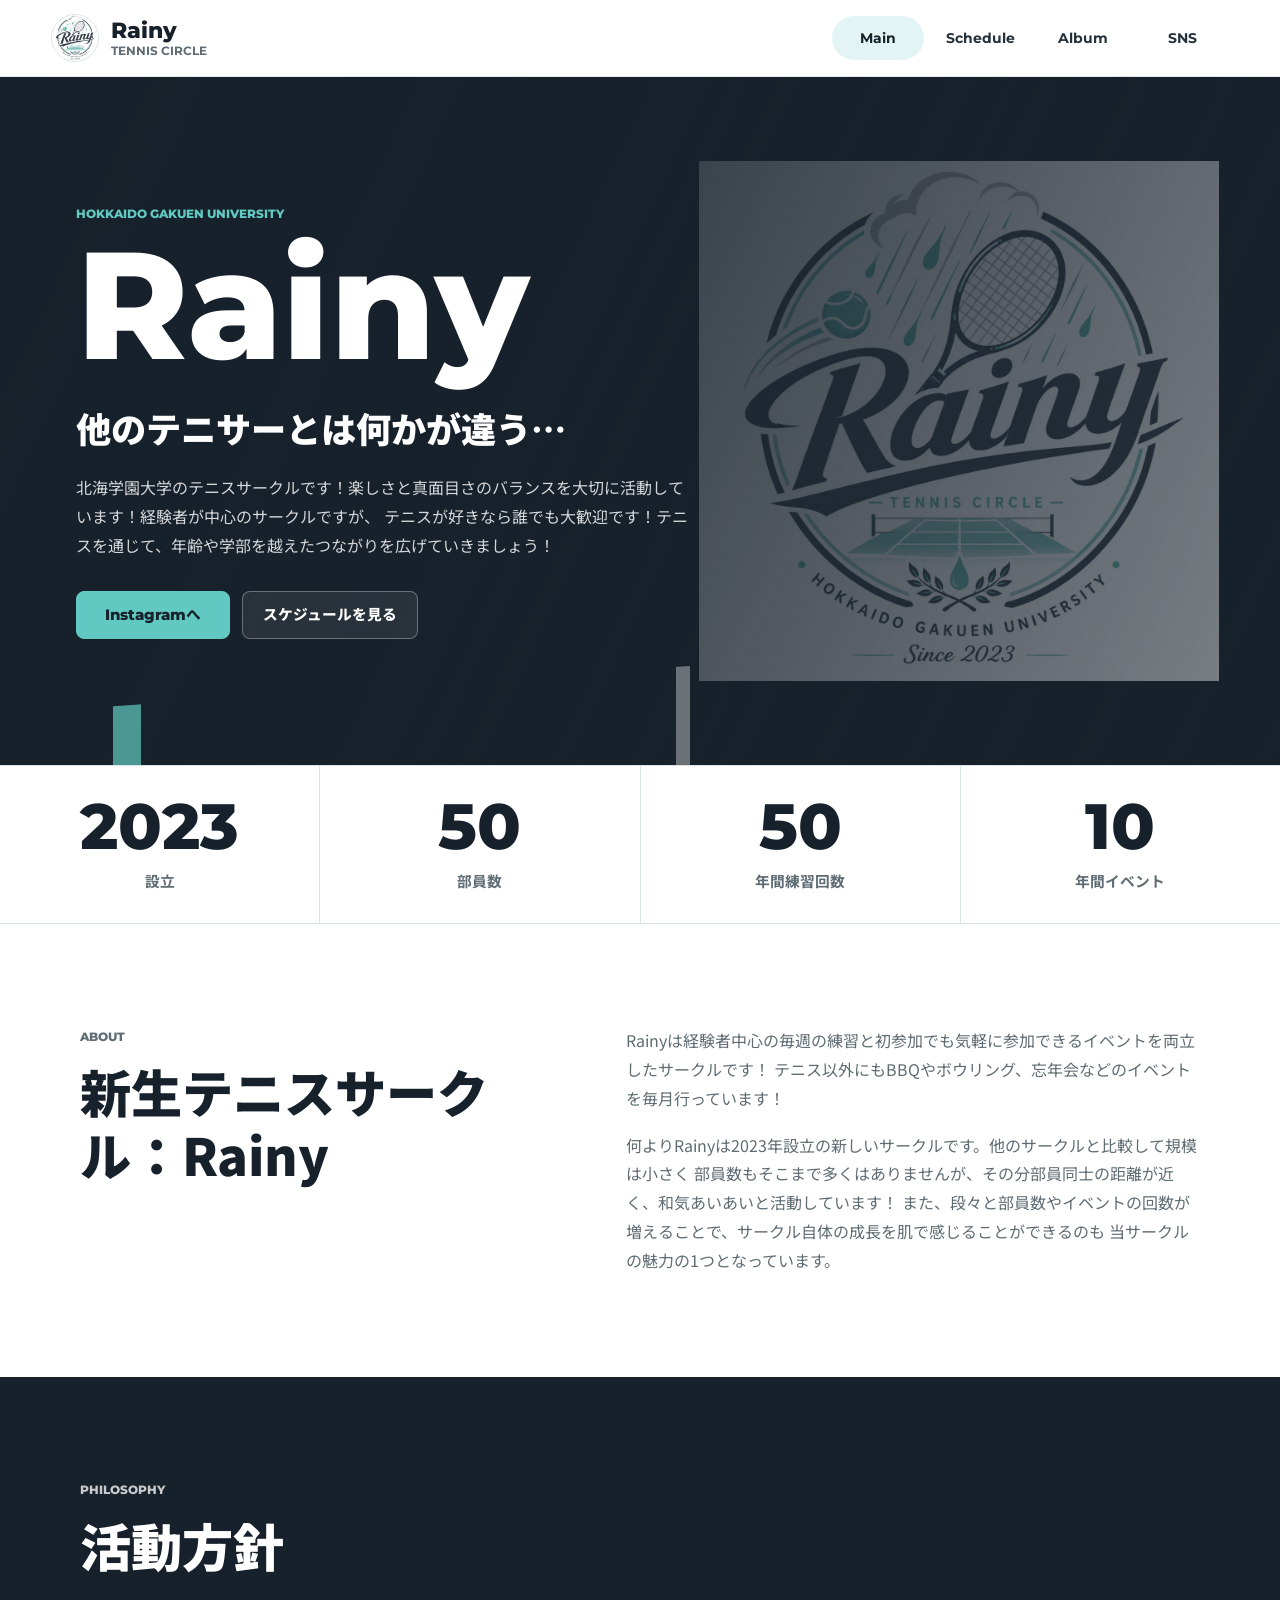
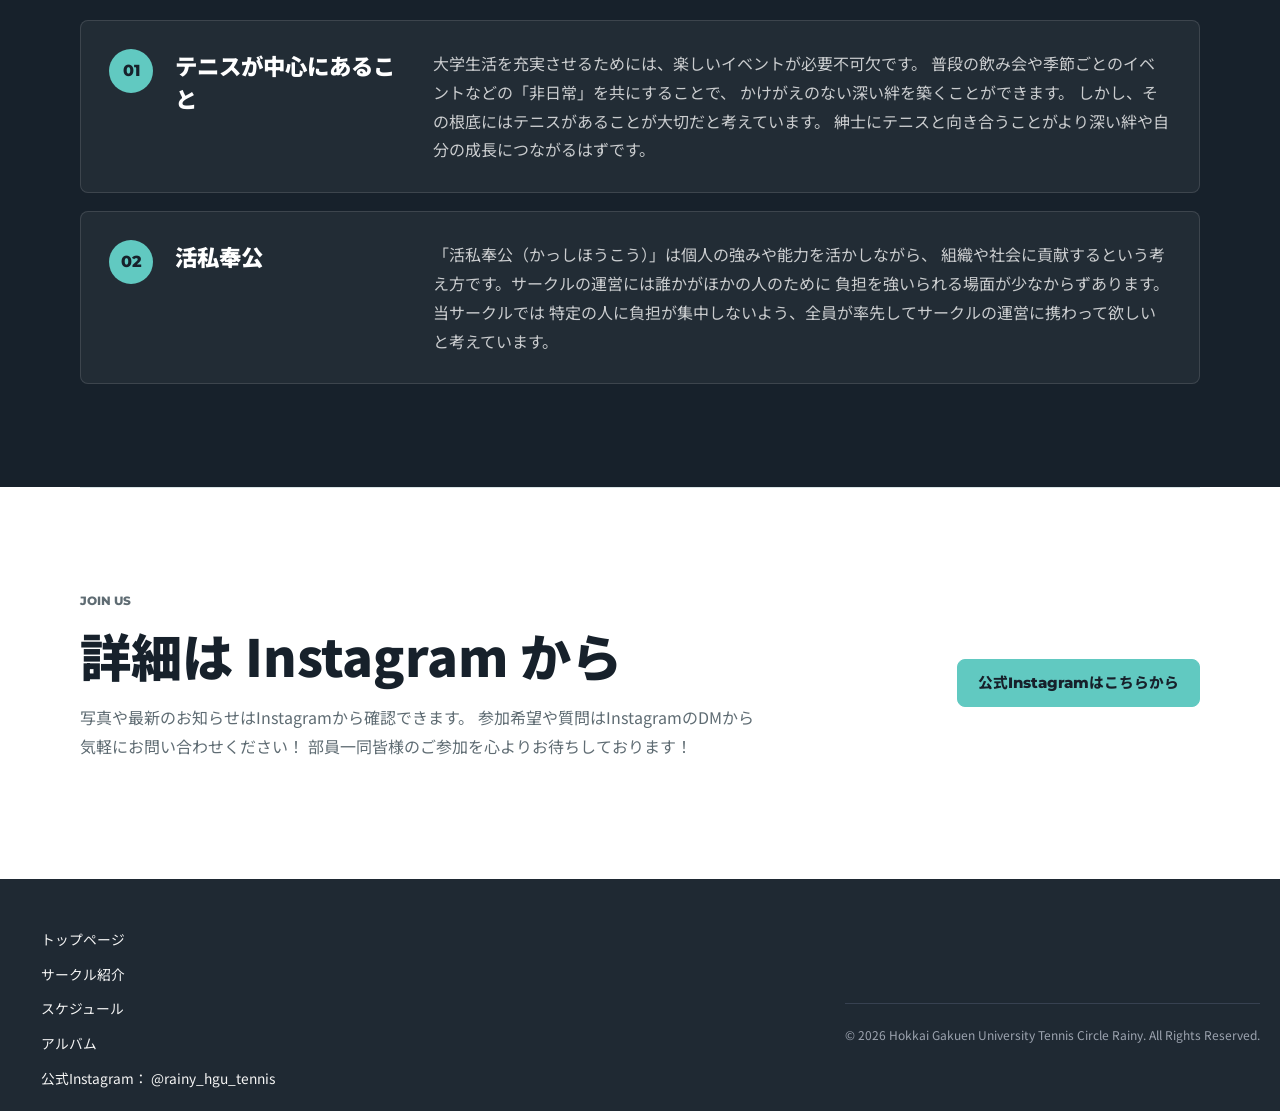
==== main/index.html @ 722f558e "フォルダ構成の修正" ====
<!doctype html>
<html lang="ja">
  <head>
    <meta charset="utf-8">
    <meta name="viewport" content="width=device-width, initial-scale=1">
    <title>Rainy | 北海学園大学テニスサークル</title>
    <meta name="description" content="北海学園大学所属のテニスサークル Rainyです。テニスもイベントも真面目に楽しむサークルです。">
    <link rel="preconnect" href="https://fonts.googleapis.com">
    <link rel="preconnect" href="https://fonts.gstatic.com" crossorigin>
    <link href="https://fonts.googleapis.com/css2?family=Montserrat:wght@600;700;800&family=Noto+Sans+JP:wght@400;500;700;900&display=swap" rel="stylesheet">
    <link rel="stylesheet" href="../resources/css/styles.css">
  </head>
  <body>
    <header class="site-header">
      <a class="brand" href="index.html" aria-label="Rainy ホーム">
        <img class="brand-mark" src="../resources/images/rainy-logo.png" alt="Rainy Tennis Circle ロゴ">
        <span>
          <span class="brand-name">Rainy</span>
          <span class="brand-line">Tennis Circle</span>
        </span>
      </a>
      <button class="nav-toggle" type="button" aria-expanded="false" aria-controls="site-nav" aria-label="メニューを開く">
        <span></span>
        <span></span>
        <span></span>
      </button>
      <nav class="site-nav" id="site-nav" aria-label="サイト内メニュー">
        <a href="index.html" aria-current="page">Main</a>
        <a href="schedule.html">Schedule</a>
        <a href="album.html">Album</a>
        <a href="sns.html">SNS</a>
      </nav>
    </header>

    <main>
      <section class="hero hero-home">
        <div class="hero-copy">
          <p class="eyebrow">Hokkaido Gakuen University</p>
          <h1>Rainy</h1>
          <p class="hero-lead">他のテニサーとは何かが違う…</p>
          <p class="hero-text">
            北海学園大学のテニスサークルです！楽しさと真面目さのバランスを大切に活動しています！経験者が中心のサークルですが、
            テニスが好きなら誰でも大歓迎です！テニスを通じて、年齢や学部を越えたつながりを広げていきましょう！
          </p>
          <div class="hero-actions">
            <a class="button button-primary" href="https://www.instagram.com/rainy_hgu_tennis">Instagramへ</a>
            <a class="button button-secondary" href="schedule.html">スケジュールを見る</a>
          </div>
        </div>
      </section>

      <section class="stats-strip" aria-label="Rainyの基本情報">
        <div class="stat-card">
          <span class="stat-number">2023</span>
          <span class="stat-label">設立</span>
        </div>
        <div class="stat-card">
          <span class="stat-number">50</span>
          <span class="stat-label">部員数</span>
        </div>
        <div class="stat-card">
          <span class="stat-number">50</span>
          <span class="stat-label">年間練習回数</span>
        </div>
        <div class="stat-card">
          <span class="stat-number">10</span>
          <span class="stat-label">年間イベント</span>
        </div>
      </section>

      <section class="section split-section">
        <div>
          <p class="section-kicker">About</p>
          <h2>新生テニスサークル：Rainy</h2>
        </div>
        <div class="text-stack">
          <p>
            Rainyは経験者中心の毎週の練習と初参加でも気軽に参加できるイベントを両立したサークルです！
            テニス以外にもBBQやボウリング、忘年会などのイベントを毎月行っています！
          </p>
          <p>
            何よりRainyは2023年設立の新しいサークルです。他のサークルと比較して規模は小さく
            部員数もそこまで多くはありませんが、その分部員同士の距離が近く、和気あいあいと活動しています！
            また、段々と部員数やイベントの回数が増えることで、サークル自体の成長を肌で感じることができるのも
            当サークルの魅力の1つとなっています。
          </p>
          
        </div>
      </section>

      <section class="section philosophy-band">
        <div class="band-copy">
          <p class="section-kicker">Philosophy</p>
          <h2>活動方針</h2>
         
        </div>
        <div class="value-list">
          <article>
            <span>01</span>
            <h3>テニスが中心にあること</h3>
            <p>大学生活を充実させるためには、楽しいイベントが必要不可欠です。
              普段の飲み会や季節ごとのイベントなどの「非日常」を共にすることで、
              かけがえのない深い絆を築くことができます。
              しかし、その根底にはテニスがあることが大切だと考えています。
              紳士にテニスと向き合うことがより深い絆や自分の成長につながるはずです。
            </p>
          </article>
          <article>
            <span>02</span>
            <h3>活私奉公</h3>
            <p>「活私奉公（かっしほうこう）」は個人の強みや能力を活かしながら、
              組織や社会に貢献するという考え方です。サークルの運営には誰かがほかの人のために
              負担を強いられる場面が少なからずあります。当サークルでは
              特定の人に負担が集中しないよう、全員が率先してサークルの運営に携わって欲しいと考えています。
              
            </p>
          </article>
        </div>
      </section>

      <section class="section cta-section">
        <div>
          <p class="section-kicker">Join Us</p>
          <h2>詳細は Instagram から</h2>
          <p>
            写真や最新のお知らせはInstagramから確認できます。
            参加希望や質問はInstagramのDMから気軽にお問い合わせください！
            部員一同皆様のご参加を心よりお待ちしております！
          </p>
        </div>
        <a class="button button-primary" a href="https://www.instagram.com/rainy_hgu_tennis">公式Instagramはこちらから</a>
      </section>
    </main>

    <footer class="site-footer">
  <div class="footer-inner">

      <nav class="footer-nav">
      <ul>
        <li><a href="#top">トップページ</a></li>
        <li><a href="#about">サークル紹介</a></li>
        <li><a href="#schedule">スケジュール</a></li>
        <li><a href="#album">アルバム</a></li>
         公式Instagram：
        <a href="https://www.instagram.com/rainy_hgu_tennis" target="_blank" rel="noopener noreferrer">
          @rainy_hgu_tennis
        </ul>
    </nav>
  </div>

  <div class="footer-bottom">
    <p>&copy; 2026 Hokkai Gakuen University Tennis Circle Rainy. All Rights Reserved.</p>
  </div>
</footer>

    <script src="../resources/js/script.js"></script>
  </body>
</html>
---- resources/css/styles.css ----
:root {
  --charcoal: #17212b;
  --charcoal-soft: #24313b;
  --charcoal-muted: #5f6c73;
  --mint: #61c9c1;
  --mint-deep: #2fa99f;
  --white: #ffffff;
  --light: #f4f7f8;
  --light-gray: #dce6e8;
  --line: #d9e4e5;
  --shadow: 0 24px 70px rgba(23, 33, 43, 0.12);
  --max-width: 1120px;
}

* {
  box-sizing: border-box;
}

html {
  scroll-behavior: smooth;
}

body {
  margin: 0;
  color: var(--charcoal);
  background: var(--white);
  font-family: "Noto Sans JP", "Helvetica Neue", Arial, sans-serif;
  line-height: 1.8;
}

img {
  display: block;
  max-width: 100%;
}

a {
  color: inherit;
  text-decoration: none;
  -webkit-tap-highlight-color: transparent;
}
button,
a {
  -webkit-tap-highlight-color: transparent;
}

button {
  outline: none;
  background: none;
  border: none;
  cursor: pointer;
}

.site-header {
  position: sticky;
  top: 0;
  z-index: 20;
  display: flex;
  align-items: center;
  justify-content: space-between;
  min-height: 76px;
  padding: 14px clamp(20px, 4vw, 56px);
  background: rgba(255, 255, 255, 0.92);
  border-bottom: 1px solid rgba(217, 228, 229, 0.8);
  backdrop-filter: blur(14px);
}

.brand {
  display: inline-flex;
  align-items: center;
  gap: 12px;
  min-width: 0;
}

.brand-mark {
  width: 48px;
  height: 48px;
  border: 1px solid var(--line);
  border-radius: 50%;
  object-fit: cover;
}

.brand-name,
.brand-line {
  display: block;
  line-height: 1.05;
}

.brand-name {
  font-family: "Montserrat", "Noto Sans JP", sans-serif;
  font-size: 1.35rem;
  font-weight: 800;
}

.brand-line {
  margin-top: 4px;
  color: var(--charcoal-muted);
  font-family: "Montserrat", "Noto Sans JP", sans-serif;
  font-size: 0.72rem;
  font-weight: 700;
  text-transform: uppercase;
}

.site-nav {
  display: flex;
  align-items: center;
  gap: 8px;
}

.site-nav a {
  min-width: 92px;
  padding: 10px 14px;
  border-radius: 999px;
  color: var(--charcoal-soft);
  font-family: "Montserrat", "Noto Sans JP", sans-serif;
  font-size: 0.86rem;
  font-weight: 700;
  text-align: center;
  transition: background 0.2s ease, color 0.2s ease, transform 0.2s ease;
}

.site-nav a:hover,
.site-nav a[aria-current="page"] {
  color: var(--charcoal);
  background: rgba(97, 201, 193, 0.18);
}

.site-nav a:hover {
  transform: translateY(-1px);
}

.nav-toggle {
  display: none;
  width: 46px;
  height: 46px;
  align-items: center;
  justify-content: center;
  flex-direction: column;
  gap: 6px;
  border: 1px solid var(--line);
  border-radius: 8px;
  background: var(--white);
  cursor: pointer;
}

.nav-toggle span {
  width: 20px;
  height: 2px;
  background: var(--charcoal);
  border-radius: 2px;
}

.hero,
.page-hero {
  position: relative;
  overflow: hidden;
  isolation: isolate;
}

.hero::before,
.page-hero::before {
  position: absolute;
  inset: 0;
  z-index: -2;
  background:
    linear-gradient(115deg, rgba(23, 33, 43, 0.94) 0%, rgba(23, 33, 43, 0.86) 44%, rgba(23, 33, 43, 0.55) 100%),
    url("../images/rainy-logo.png") right 8% center / min(520px, 54vw) no-repeat,
    var(--charcoal);
  content: "";
}

.hero::after,
.page-hero::after {
  position: absolute;
  inset: auto -10% -60px 0;
  z-index: -1;
  height: 160px;
  background:
    linear-gradient(90deg, transparent 0 8%, rgba(97, 201, 193, 0.7) 8% 10%, transparent 10% 48%, rgba(255, 255, 255, 0.36) 48% 49%, transparent 49% 100%);
  transform: skewY(-4deg);
  content: "";
}

.hero-home {
  display: grid;
  align-items: center;
  min-height: min(720px, 72svh);
  padding: clamp(72px, 10vw, 126px) clamp(22px, 6vw, 76px);
}

.hero-copy,
.page-hero > div {
  width: min(680px, 100%);
}

.eyebrow,
.section-kicker,
.card-kicker {
  margin: 0 0 12px;
  color: var(--mint);
  font-family: "Montserrat", "Noto Sans JP", sans-serif;
  font-size: 0.77rem;
  font-weight: 800;
  text-transform: uppercase;
}

.hero h1,
.page-hero h1 {
  margin: 0;
  color: var(--white);
  font-family: "Montserrat", "Noto Sans JP", sans-serif;
  font-size: clamp(4.3rem, 13vw, 9.5rem);
  font-weight: 800;
  line-height: 0.9;
}

.page-hero h1 {
  font-size: clamp(3.4rem, 9vw, 7rem);
}

.hero-lead {
  margin: 28px 0 0;
  color: var(--white);
  font-size: clamp(1.35rem, 3vw, 2.2rem);
  font-weight: 900;
  line-height: 1.45;
}

.hero-text {
  max-width: 620px;
  margin: 20px 0 0;
  color: rgba(255, 255, 255, 0.82);
  font-size: 1rem;
}

.hero-actions,
.sns-actions {
  display: flex;
  flex-wrap: wrap;
  gap: 12px;
  margin-top: 32px;
}

.button {
  display: inline-flex;
  align-items: center;
  justify-content: center;
  min-height: 48px;
  min-width: 154px;
  padding: 12px 20px;
  border: 1px solid transparent;
  border-radius: 8px;
  font-family: "Montserrat", "Noto Sans JP", sans-serif;
  font-size: 0.92rem;
  font-weight: 800;
  line-height: 1.3;
  cursor: pointer;
  transition: transform 0.2s ease, border-color 0.2s ease, background 0.2s ease, color 0.2s ease;
}

.button:hover {
  transform: translateY(-2px);
}

.button-primary {
  color: var(--charcoal);
  background: var(--mint);
  border-color: var(--mint);
}

.button-secondary {
  color: var(--white);
  background: rgba(255, 255, 255, 0.08);
  border-color: rgba(255, 255, 255, 0.3);
}

.section .button-secondary,
.sns-copy .button-secondary {
  color: var(--charcoal);
  background: var(--white);
  border-color: var(--line);
}

.stats-strip {
  display: grid;
  grid-template-columns: repeat(4, minmax(0, 1fr));
  gap: 1px;
  background: var(--line);
  border-top: 1px solid var(--line);
  border-bottom: 1px solid var(--line);
}

.stat-card {
  min-height: 132px;
  padding: 28px 20px;
  background: var(--white);
  text-align: center;
}

.stat-number,
.stat-label {
  display: block;
}

.stat-number {
  color: var(--charcoal);
  font-family: "Montserrat", "Noto Sans JP", sans-serif;
  font-size: clamp(2.2rem, 5vw, 4rem);
  font-weight: 800;
  line-height: 1;
}

.stat-label {
  margin-top: 10px;
  color: var(--charcoal-muted);
  font-size: 0.92rem;
  font-weight: 700;
}

.section {
  width: min(var(--max-width), calc(100% - 44px));
  margin: 0 auto;
  padding: clamp(62px, 8vw, 104px) 0;
}

.split-section {
  display: grid;
  grid-template-columns: minmax(260px, 0.9fr) minmax(280px, 1.1fr);
  gap: clamp(28px, 6vw, 78px);
  align-items: start;
}

.section h2 {
  margin: 0;
  color: var(--charcoal);
  font-size: clamp(2rem, 4vw, 3.6rem);
  font-weight: 900;
  line-height: 1.22;
}

.section h3 {
  margin: 0;
  color: var(--charcoal);
  font-size: 1.4rem;
  font-weight: 900;
  line-height: 1.45;
}

.section p {
  color: var(--charcoal-muted);
}

.text-stack p {
  margin: 0;
}

.text-stack p + p {
  margin-top: 18px;
}

.philosophy-band {
  width: 100%;
  max-width: none;
  display: grid;
  grid-template-columns: 1fr;
  gap: clamp(28px, 4vw, 44px);
  align-items: start;
  padding: clamp(68px, 8vw, 104px) max(22px, calc((100vw - var(--max-width)) / 2));
  background: var(--charcoal);
}

.philosophy-band h2,
.philosophy-band h3 {
  color: var(--white);
}

.philosophy-band p {
  color: rgba(255, 255, 255, 0.76);
}

.philosophy-band h2 {
  word-break: keep-all;
}

.value-list {
  display: grid;
  grid-template-columns: 1fr;
  gap: 18px;
}

.value-list article {
  display: grid;
  grid-template-columns: auto minmax(180px, 0.32fr) minmax(0, 1fr);
  gap: 22px;
  align-items: start;
  min-height: 0;
  padding: 28px;
  border: 1px solid rgba(255, 255, 255, 0.12);
  border-radius: 8px;
  background: rgba(255, 255, 255, 0.05);
}

.value-list span {
  display: inline-flex;
  align-items: center;
  justify-content: center;
  width: 44px;
  height: 44px;
  margin-bottom: 0;
  color: var(--charcoal);
  background: var(--mint);
  border-radius: 50%;
  font-family: "Montserrat", "Noto Sans JP", sans-serif;
  font-weight: 800;
}

.value-list p {
  margin: 0;
}

@media (min-width: 761px) {
  .philosophy-band h2 {
    white-space: nowrap;
  }
}

.cta-section {
  display: flex;
  align-items: center;
  justify-content: space-between;
  gap: 28px;
  border-top: 1px solid var(--line);
}

.cta-section p {
  max-width: 680px;
}

.page-hero {
  min-height: 390px;
  padding: clamp(78px, 10vw, 112px) clamp(22px, 6vw, 76px);
}

.schedule-overview {
  display: grid;
  grid-template-columns: 1.1fr 0.9fr;
  gap: 18px;
}

.schedule-card,
.timeline-item,
.faq-grid article,
.gallery-card {
  border: 1px solid var(--line);
  border-radius: 8px;
  background: var(--white);
  box-shadow: var(--shadow);
}

.schedule-card {
  min-height: 260px;
  padding: clamp(28px, 4vw, 44px);
}

.primary-schedule {
  color: var(--white);
  background:
    linear-gradient(135deg, rgba(23, 33, 43, 0.95), rgba(36, 49, 59, 0.9)),
    url("../images/rainy-logo.png") right -60px bottom -86px / 260px no-repeat;
  border-color: transparent;
}

.primary-schedule h2,
.primary-schedule p {
  color: var(--white);
}

.section-heading {
  margin-bottom: 30px;
}

.timeline {
  display: grid;
  grid-template-columns: repeat(5, minmax(0, 1fr));
  gap: 16px;
}

.timeline-item {
  min-height: 250px;
  padding: 24px;
}

.timeline-item span {
  display: inline-flex;
  margin-bottom: 22px;
  color: var(--mint-deep);
  font-family: "Montserrat", "Noto Sans JP", sans-serif;
  font-size: 1.2rem;
  font-weight: 800;
}

.timeline-item p,
.faq-grid p,
.gallery-card p {
  margin-bottom: 0;
}

.table-section {
  padding-top: 24px;
}

.table-wrap {
  overflow-x: auto;
  border: 1px solid var(--line);
  border-radius: 8px;
}

table {
  width: 100%;
  min-width: 720px;
  border-collapse: collapse;
  background: var(--white);
}

th,
td {
  padding: 20px;
  border-bottom: 1px solid var(--line);
  text-align: left;
  vertical-align: top;
}

th {
  color: var(--charcoal);
  background: var(--light);
  font-family: "Montserrat", "Noto Sans JP", sans-serif;
  font-size: 0.9rem;
}

td {
  color: var(--charcoal-muted);
}

tr:last-child td {
  border-bottom: 0;
}

.album-intro {
  display: grid;
  grid-template-columns: 330px minmax(0, 1fr);
  gap: clamp(28px, 6vw, 78px);
  align-items: center;
}

.album-logo {
  overflow: hidden;
  border: 1px solid var(--line);
  border-radius: 8px;
  background: var(--light);
}

.album-logo img {
  width: 100%;
  aspect-ratio: 1;
  object-fit: cover;
}

.gallery-grid {
  display: grid;
  grid-template-columns: repeat(3, minmax(0, 1fr));
  gap: 18px;
}

.gallery-card {
  overflow: hidden;
  margin: 0;
}

.album-visual {
  position: relative;
  display: grid;
  min-height: 230px;
  place-items: center;
  overflow: hidden;
  background: var(--light);
}

.logo-visual {
  background: var(--white);
}

.logo-visual img {
  width: min(82%, 260px);
}

.album-visual::before,
.album-visual::after {
  position: absolute;
  content: "";
}

.visual-court {
  background: linear-gradient(135deg, #65cfc6, #d9f3f0);
}

.visual-court::before {
  inset: 48px 34px;
  border: 3px solid rgba(255, 255, 255, 0.92);
}

.visual-court::after {
  width: 3px;
  height: 100%;
  background: rgba(255, 255, 255, 0.92);
}

.visual-bbq {
  background: linear-gradient(135deg, #24313b, #61c9c1);
}

.visual-bbq::before {
  width: 96px;
  height: 96px;
  border: 14px solid rgba(255, 255, 255, 0.72);
  border-top-color: var(--mint);
  border-radius: 50%;
}

.visual-bbq::after {
  width: 150px;
  height: 3px;
  background: rgba(255, 255, 255, 0.78);
  transform: translateY(62px);
}

.visual-sea {
  background: linear-gradient(180deg, #ffffff 0 28%, #b9eee9 28% 60%, #24313b 60% 100%);
}

.visual-sea::before {
  width: 70%;
  height: 70px;
  background: repeating-linear-gradient(90deg, rgba(255,255,255,0.78) 0 26px, transparent 26px 52px);
  transform: translateY(28px) skewX(-16deg);
}

.visual-sea::after {
  width: 92px;
  height: 92px;
  border: 16px solid var(--mint);
  border-radius: 50%;
  transform: translate(-82px, -58px);
}

.visual-snow {
  background: linear-gradient(135deg, #f4f7f8, #d8f4f1);
}

.visual-snow::before {
  width: 74%;
  height: 3px;
  background: var(--charcoal-soft);
  transform: rotate(-28deg);
}

.visual-snow::after {
  width: 74%;
  height: 3px;
  background: var(--mint-deep);
  transform: rotate(28deg);
}

.visual-bowling {
  background: linear-gradient(135deg, #24313b, #f4f7f8);
}

.visual-bowling::before {
  width: 96px;
  height: 96px;
  background:
    radial-gradient(circle at 35% 36%, var(--charcoal) 0 7px, transparent 8px),
    radial-gradient(circle at 55% 32%, var(--charcoal) 0 7px, transparent 8px),
    radial-gradient(circle at 45% 54%, var(--charcoal) 0 7px, transparent 8px),
    var(--mint);
  border-radius: 50%;
}

.visual-bowling::after {
  width: 18px;
  height: 150px;
  background: var(--white);
  border-radius: 18px;
  transform: translate(90px, -6px) rotate(8deg);
}

.gallery-card figcaption {
  display: grid;
  gap: 4px;
  padding: 18px 20px 20px;
}

.gallery-card figcaption span {
  color: var(--mint-deep);
  font-family: "Montserrat", "Noto Sans JP", sans-serif;
  font-size: 0.78rem;
  font-weight: 800;
  text-transform: uppercase;
}

.gallery-card figcaption strong {
  color: var(--charcoal);
  font-size: 1rem;
}

.sns-hero .button {
  margin-top: 30px;
}

.sns-section {
  display: grid;
  grid-template-columns: 330px minmax(0, 1fr);
  gap: clamp(28px, 7vw, 88px);
  align-items: center;
}

.phone-preview {
  padding: 18px;
  border: 1px solid var(--line);
  border-radius: 28px;
  background: var(--charcoal);
  box-shadow: var(--shadow);
}

.phone-top {
  width: 86px;
  height: 8px;
  margin: 0 auto 18px;
  border-radius: 999px;
  background: rgba(255, 255, 255, 0.22);
}

.post-image {
  display: grid;
  min-height: 292px;
  place-items: center;
  overflow: hidden;
  border-radius: 8px;
  background: var(--white);
}

.post-image img {
  width: 86%;
}

.post-lines {
  display: grid;
  gap: 10px;
  padding: 18px 4px 6px;
}

.post-lines span {
  display: block;
  height: 10px;
  border-radius: 999px;
  background: rgba(255, 255, 255, 0.2);
}

.post-lines span:nth-child(1) {
  width: 92%;
}

.post-lines span:nth-child(2) {
  width: 72%;
}

.post-lines span:nth-child(3) {
  width: 46%;
  background: var(--mint);
}

.copy-feedback {
  min-height: 28px;
  margin: 14px 0 0;
  color: var(--mint-deep);
  font-weight: 700;
}

.faq-grid {
  display: grid;
  grid-template-columns: repeat(3, minmax(0, 1fr));
  gap: 18px;
}

.faq-grid article {
  min-height: 218px;
  padding: 26px;
}

.site-footer {
  display: flex;
  align-items: center;
  justify-content: space-between;
  gap: 18px;
  padding: 30px clamp(22px, 5vw, 64px);
  color: rgba(255, 255, 255, 0.68);
  background: var(--charcoal);
  font-size: 0.86rem;
}

.site-footer p {
  margin: 0;
}

@media (max-width: 960px) {
  .timeline,
  .gallery-grid,
  .faq-grid {
    grid-template-columns: repeat(2, minmax(0, 1fr));
  }

  .schedule-overview,
  .album-intro,
  .sns-section,
  .philosophy-band {
    grid-template-columns: 1fr;
  }

  .album-logo,
  .phone-preview {
    width: min(360px, 100%);
  }
}

@media (max-width: 760px) {
  .site-header {
    min-height: 68px;
  }

  .brand-mark {
    width: 42px;
    height: 42px;
  }

  .brand-name {
    font-size: 1.14rem;
  }

  .brand-line {
    font-size: 0.64rem;
  }

  .nav-toggle {
    display: inline-flex;
  }

  .site-nav {
    position: fixed;
    top: 68px;
    right: 16px;
    left: 16px;
    display: none;
    flex-direction: column;
    align-items: stretch;
    padding: 12px;
    border: 1px solid var(--line);
    border-radius: 8px;
    background: var(--white);
    box-shadow: var(--shadow);
  }

  .site-nav.is-open {
    display: flex;
  }

  .site-nav a {
    min-width: 0;
    border-radius: 8px;
  }

  .hero::before,
  .page-hero::before {
    background:
      linear-gradient(145deg, rgba(23, 33, 43, 0.96) 0%, rgba(23, 33, 43, 0.88) 64%, rgba(23, 33, 43, 0.68) 100%),
      url("../images/rainy-logo.png") right -80px bottom 4px / 330px no-repeat,
      var(--charcoal);
  }

  .hero-home {
    min-height: 620px;
    padding: 58px 22px 74px;
  }

  .page-hero {
    min-height: 340px;
    padding: 58px 22px 76px;
  }

  .hero h1,
  .page-hero h1 {
    font-size: clamp(3.2rem, 18vw, 5.2rem);
  }

  .stats-strip {
    grid-template-columns: repeat(2, minmax(0, 1fr));
  }

  .stat-card {
    min-height: 118px;
  }

  .split-section,
  .cta-section {
    display: grid;
    grid-template-columns: 1fr;
  }

  .section {
    width: min(var(--max-width), calc(100% - 36px));
  }

  .value-list,
  .timeline,
  .gallery-grid,
  .faq-grid {
    grid-template-columns: 1fr;
  }

  .timeline-item,
  .faq-grid article {
    min-height: 0;
  }

  .value-list article {
    grid-template-columns: 1fr;
    gap: 14px;
  }

  .value-list span {
    margin-bottom: 4px;
  }

  .album-visual {
    min-height: 210px;
  }

  .site-footer {
    display: grid;
    justify-items: start;
  }
}
.site-footer {
  background-color: #1f2933;
  color: #f5f5f5;
  padding: 48px 20px 20px;
  font-family: "Noto Sans JP", sans-serif;
}

.footer-inner {
  max-width: 1100px;
  margin: 0 auto;
  display: grid;
  grid-template-columns: 1.2fr 1fr 1.4fr;
  gap: 32px;
}

.footer-brand h2 {
  font-size: 32px;
  margin-bottom: 8px;
  letter-spacing: 0.08em;
  color: #2fa99f;
}

.footer-brand p,
.footer-info p {
  margin: 6px 0;
  font-size: 14px;
  color: #d1d5db;
}

.footer-nav ul {
  list-style: none;
  padding: 0;
  margin: 0;
}

.footer-nav li {
  margin-bottom: 10px;
}

.footer-nav a,
.footer-info a {
  color: #f5f5f5;
  text-decoration: none;
  transition: opacity 0.2s ease;
}

.footer-nav a:hover,
.footer-info a:hover {
  opacity: 0.7;
}

.footer-bottom {
  max-width: 1100px;
  margin: 32px auto 0;
  padding-top: 20px;
  border-top: 1px solid #374151;
  text-align: center;
}

.footer-bottom p {
  font-size: 12px;
  color: #9ca3af;
}

@media (max-width: 768px) {
  .footer-inner {
    grid-template-columns: 1fr;
    gap: 24px;
  }

  .footer-brand h2 {
    font-size: 28px;
  }
}
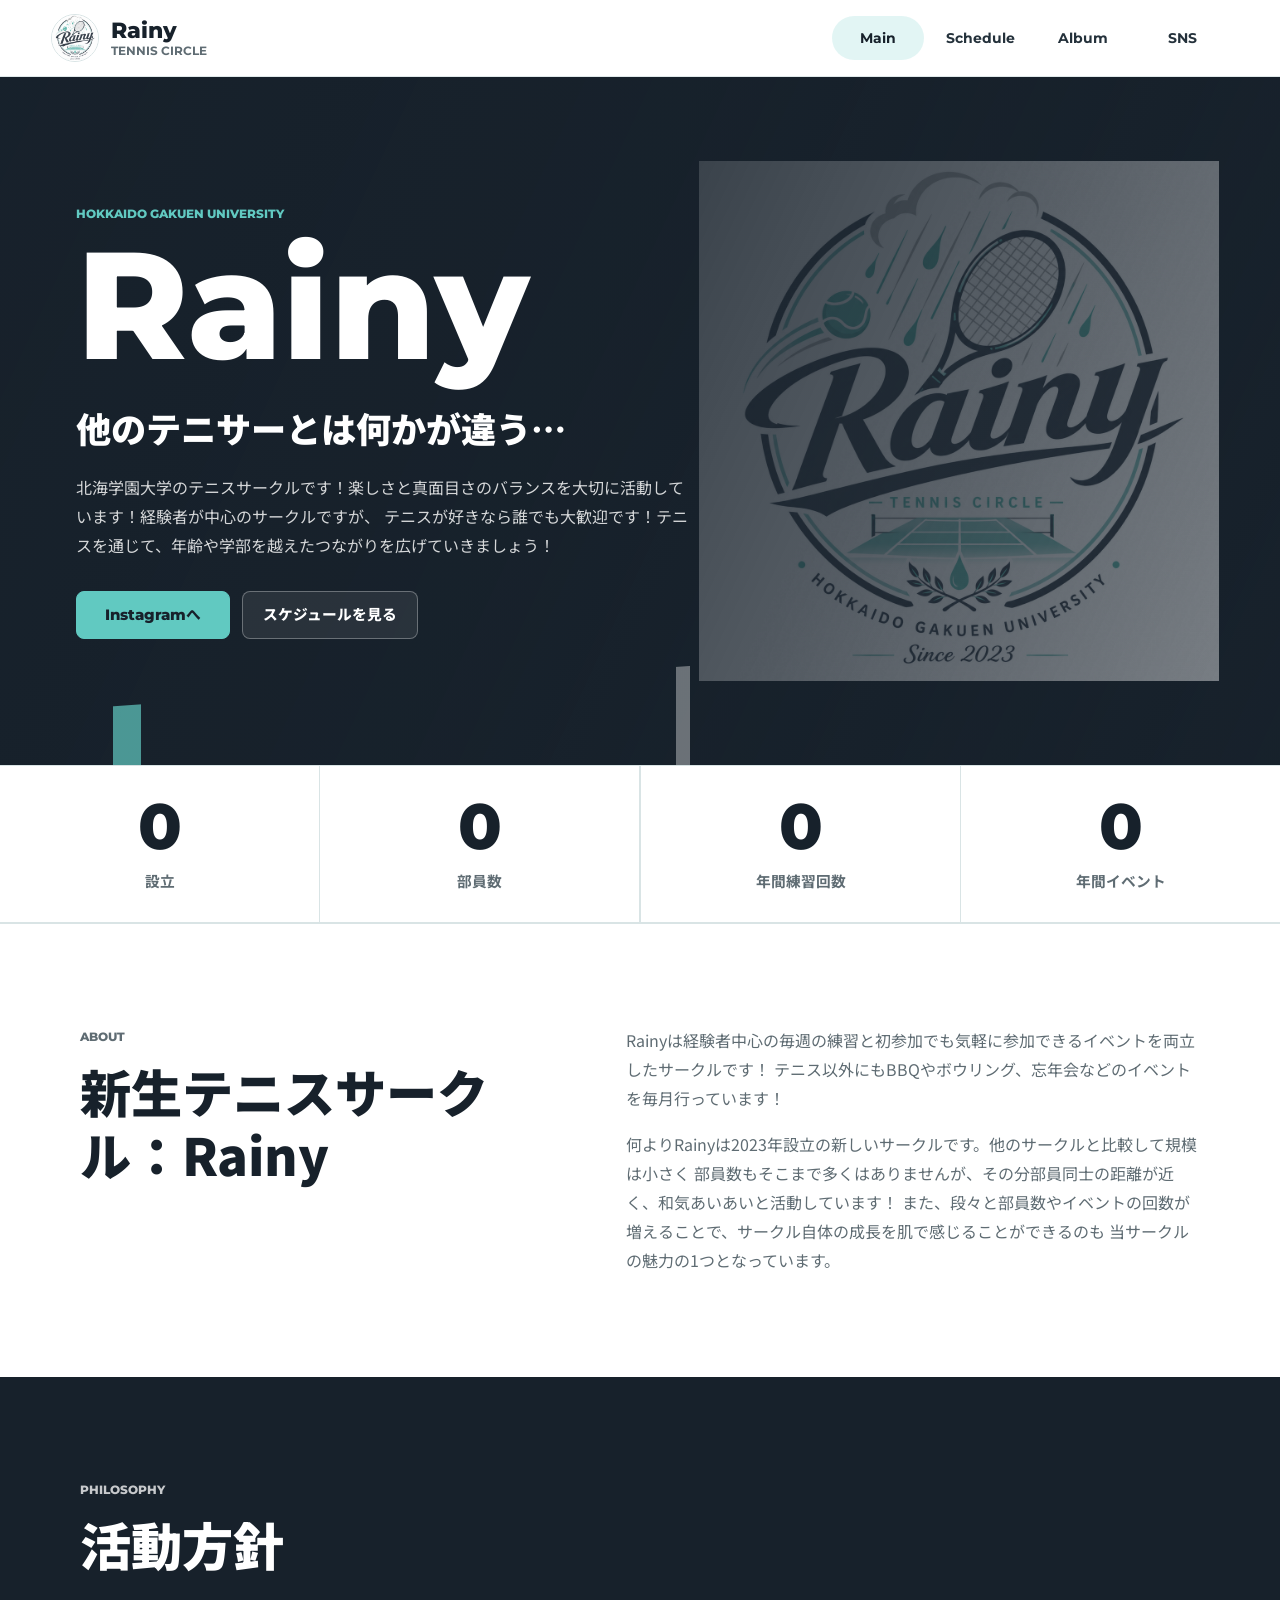
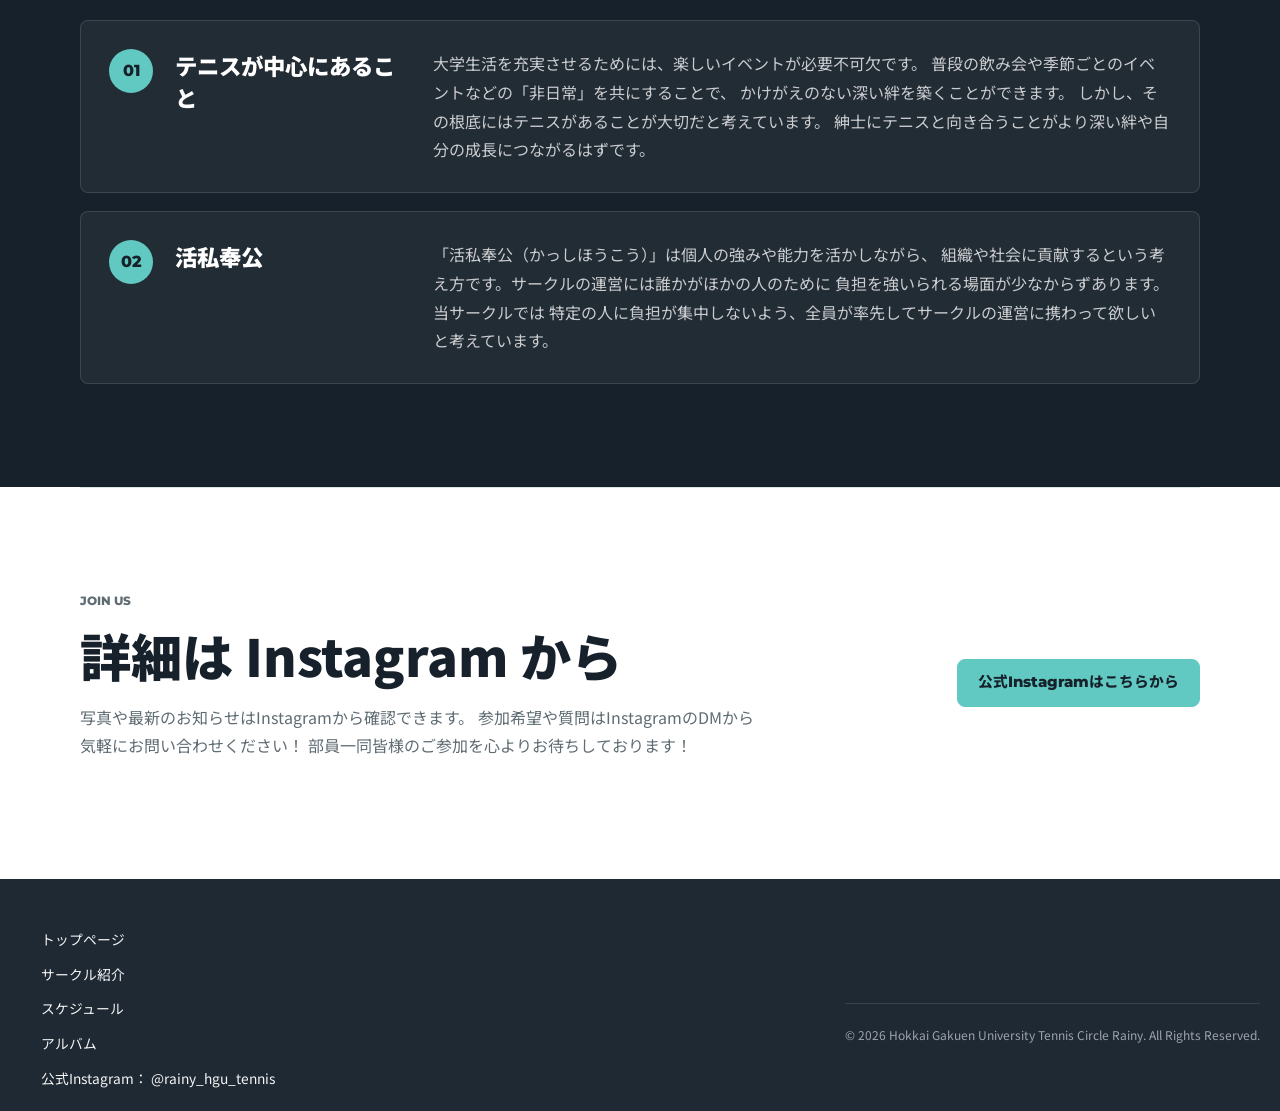
==== commit 423f2972: "フッターの修正" ====
--- a/main/index.html
+++ b/main/index.html
@@ -138,9 +138,9 @@
       <nav class="footer-nav">
       <ul>
         <li><a href="#top">トップページ</a></li>
-        <li><a href="#about">サークル紹介</a></li>
-        <li><a href="#schedule">スケジュール</a></li>
-        <li><a href="#album">アルバム</a></li>
+        <li><a href="index.html">サークル紹介</a></li>
+        <li><a href="schedule.html">スケジュール</a></li>
+        <li><a href="album.html">アルバム</a></li>
          公式Instagram：
         <a href="https://www.instagram.com/rainy_hgu_tennis" target="_blank" rel="noopener noreferrer">
           @rainy_hgu_tennis
--- a/resources/css/styles.css
+++ b/resources/css/styles.css
@@ -480,7 +480,7 @@
 
 .timeline {
   display: grid;
-  grid-template-columns: repeat(5, minmax(0, 1fr));
+  grid-template-columns: repeat(4, minmax(0, 1fr));
   gap: 16px;
 }
 
@@ -782,6 +782,58 @@
   margin: 14px 0 0;
   color: var(--mint-deep);
   font-weight: 700;
+}
+
+.reveal-on-scroll {
+  opacity: 0;
+  transform: translateY(34px);
+  transition:
+    opacity 0.72s ease var(--reveal-delay, 0ms),
+    transform 0.72s cubic-bezier(0.22, 1, 0.36, 1) var(--reveal-delay, 0ms);
+  will-change: opacity, transform;
+}
+
+.reveal-on-scroll.is-visible {
+  opacity: 1;
+  transform: translateY(0);
+}
+
+.hero-copy.reveal-on-scroll,
+.page-hero > div.reveal-on-scroll {
+  transform: translateY(24px) scale(0.98);
+}
+
+.hero-copy.reveal-on-scroll.is-visible,
+.page-hero > div.reveal-on-scroll.is-visible {
+  transform: translateY(0) scale(1);
+}
+
+.gallery-card.reveal-on-scroll,
+.schedule-card.reveal-on-scroll,
+.timeline-item.reveal-on-scroll,
+.faq-grid article.reveal-on-scroll {
+  transform: translateY(30px) scale(0.985);
+}
+
+.gallery-card.reveal-on-scroll.is-visible,
+.schedule-card.reveal-on-scroll.is-visible,
+.timeline-item.reveal-on-scroll.is-visible,
+.faq-grid article.reveal-on-scroll.is-visible {
+  transform: translateY(0) scale(1);
+}
+
+@media (prefers-reduced-motion: reduce) {
+  .reveal-on-scroll,
+  .hero-copy.reveal-on-scroll,
+  .page-hero > div.reveal-on-scroll,
+  .gallery-card.reveal-on-scroll,
+  .schedule-card.reveal-on-scroll,
+  .timeline-item.reveal-on-scroll,
+  .faq-grid article.reveal-on-scroll {
+    opacity: 1;
+    transform: none;
+    transition: none;
+  }
 }
 
 .faq-grid {
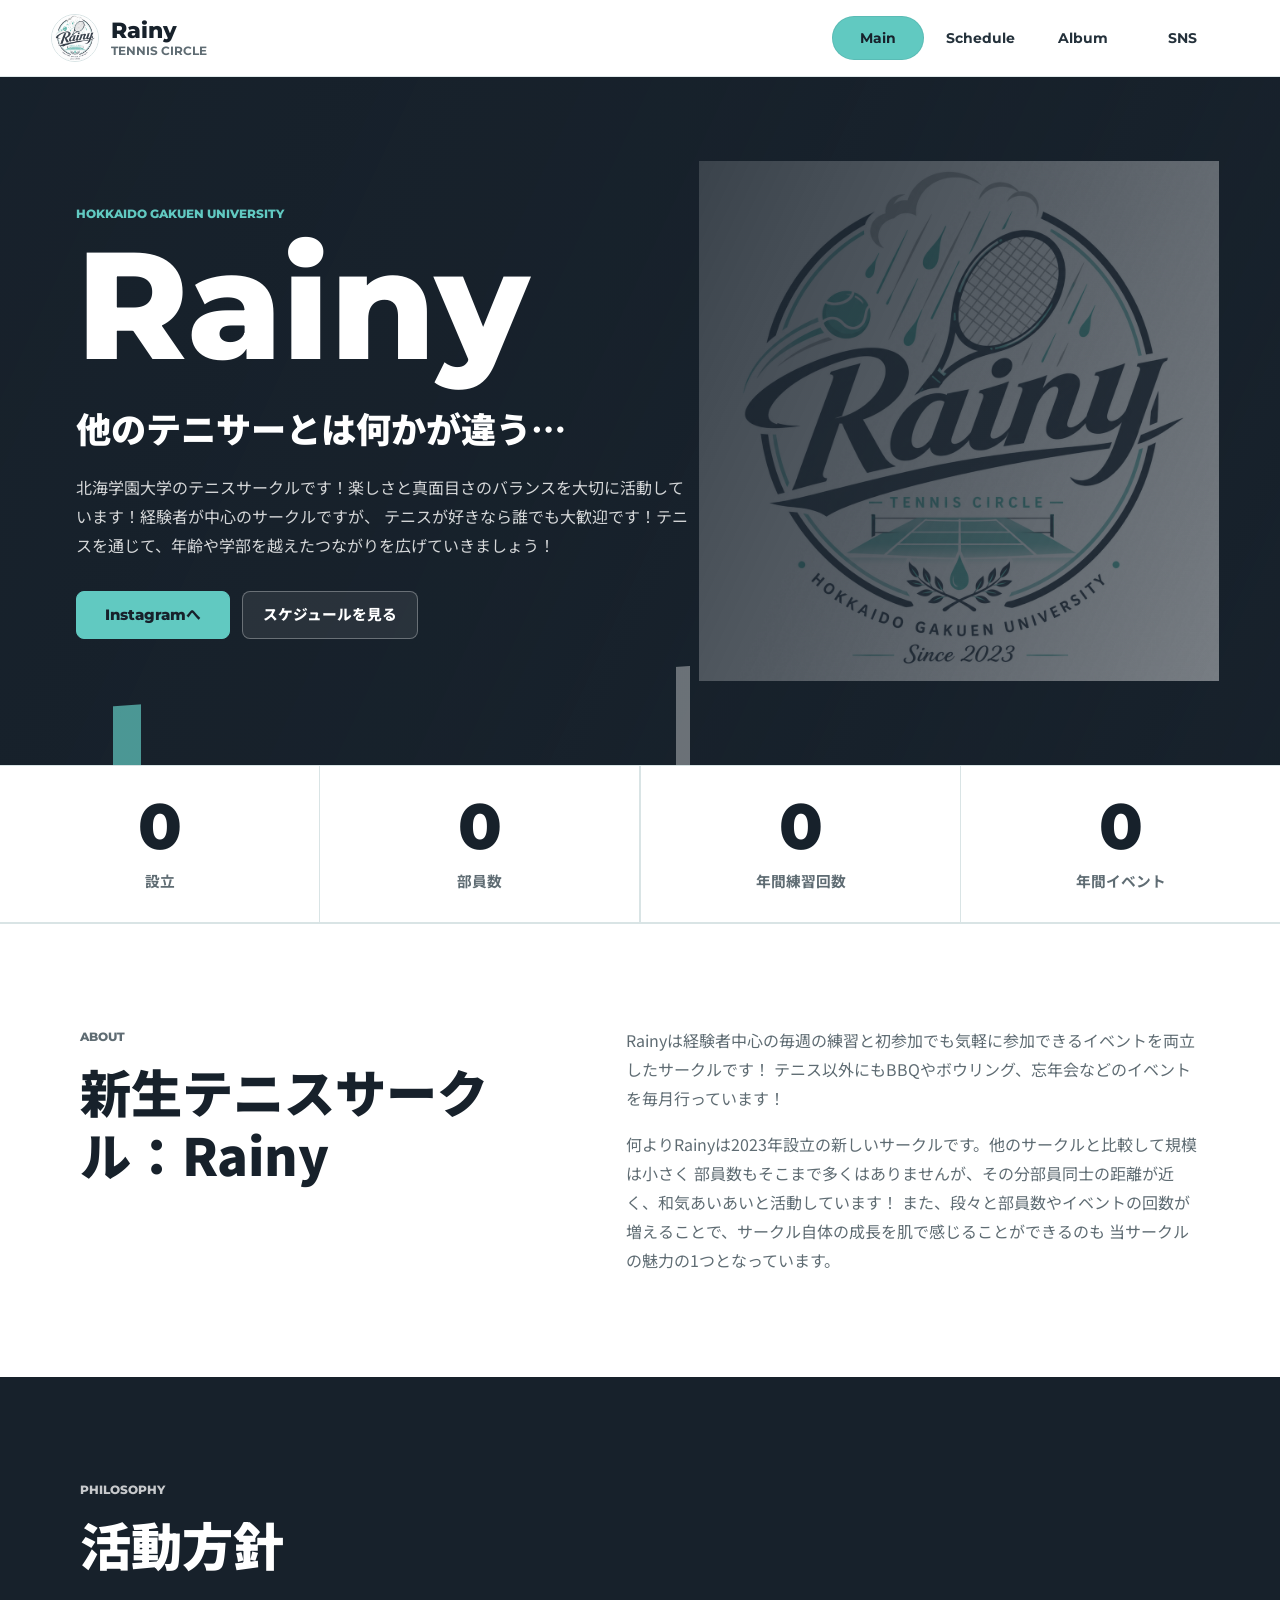
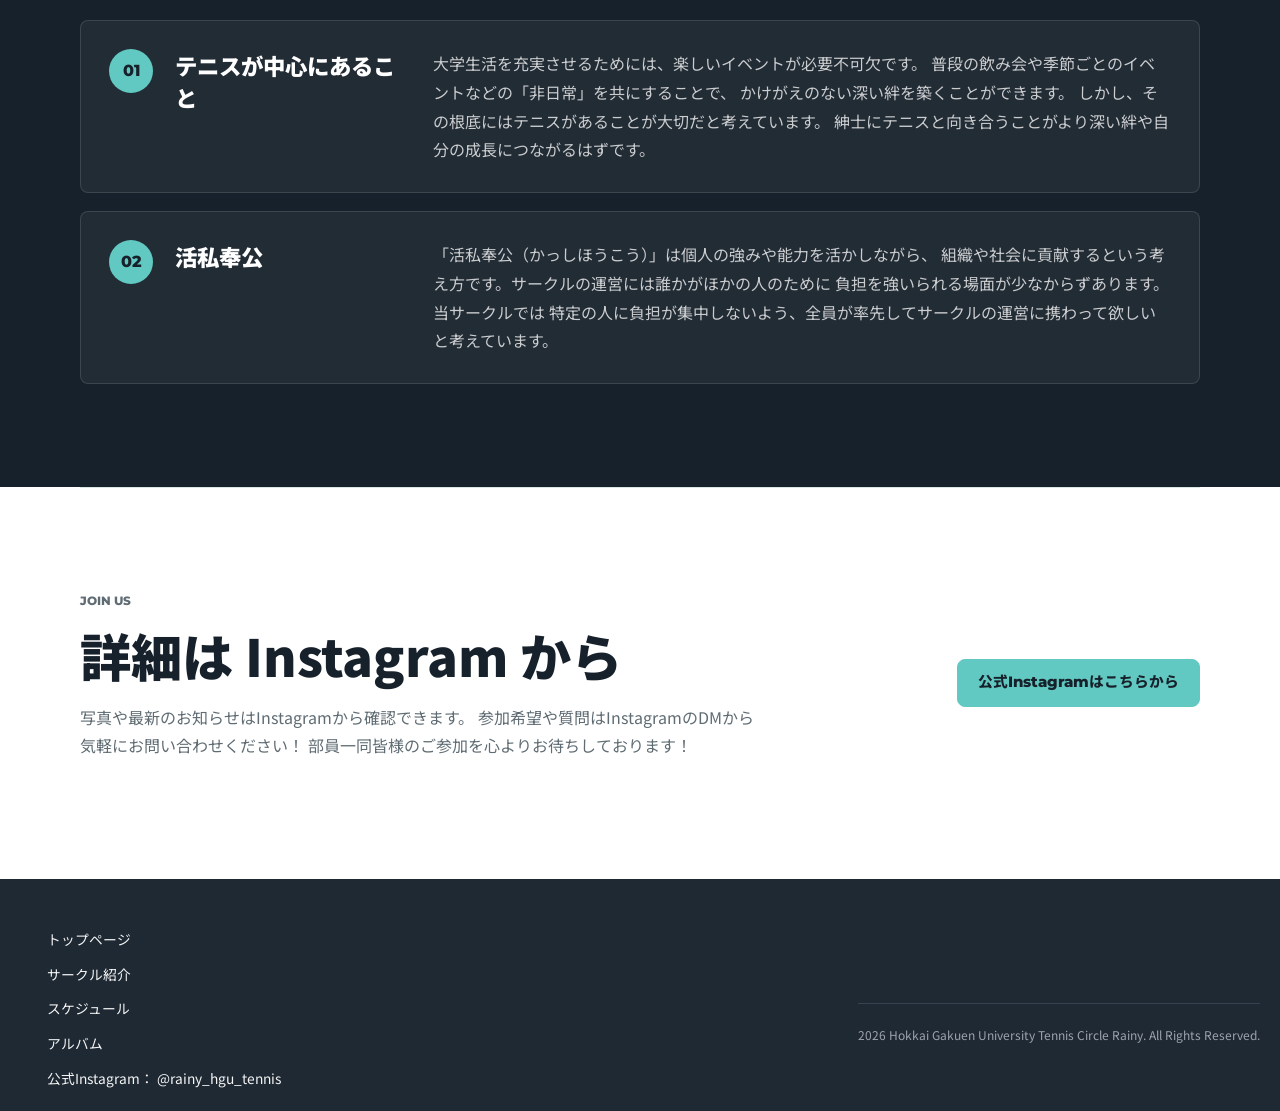
==== commit 761d4dc3: "不要なコードの削除" ====
--- a/main/index.html
+++ b/main/index.html
@@ -43,7 +43,7 @@
             テニスが好きなら誰でも大歓迎です！テニスを通じて、年齢や学部を越えたつながりを広げていきましょう！
           </p>
           <div class="hero-actions">
-            <a class="button button-primary" href="https://www.instagram.com/rainy_hgu_tennis">Instagramへ</a>
+            <a class="button button-primary" href="https://www.instagram.com/rainy_hgu_tennis" target="_blank" rel="noopener noreferrer">Instagramへ</a>
             <a class="button button-secondary" href="schedule.html">スケジュールを見る</a>
           </div>
         </div>
@@ -128,7 +128,7 @@
             部員一同皆様のご参加を心よりお待ちしております！
           </p>
         </div>
-        <a class="button button-primary" a href="https://www.instagram.com/rainy_hgu_tennis">公式Instagramはこちらから</a>
+        <a class="button button-primary" href="https://www.instagram.com/rainy_hgu_tennis" target="_blank" rel="noopener noreferrer">公式Instagramはこちらから</a>
       </section>
     </main>
 
@@ -149,10 +149,16 @@
   </div>
 
   <div class="footer-bottom">
-    <p>&copy; 2026 Hokkai Gakuen University Tennis Circle Rainy. All Rights Reserved.</p>
+    <p><span id="current-year"></span> Hokkai Gakuen University Tennis Circle Rainy. All Rights Reserved.</p>
   </div>
 </footer>
 
     <script src="../resources/js/script.js"></script>
+    <script>
+      (function(){
+        var el = document.getElementById('current-year');
+        if (el) el.textContent = new Date().getFullYear();
+      })();
+    </script>
   </body>
 </html>
--- a/resources/css/styles.css
+++ b/resources/css/styles.css
@@ -36,7 +36,6 @@
 a {
   color: inherit;
   text-decoration: none;
-  -webkit-tap-highlight-color: transparent;
 }
 button,
 a {
@@ -118,13 +117,21 @@
   transition: background 0.2s ease, color 0.2s ease, transform 0.2s ease;
 }
 
-.site-nav a:hover,
+.site-nav a:hover {
+  color: var(--charcoal);
+  background: rgba(97, 201, 193, 0.18);
+}
+
+.site-nav a.is-current,
 .site-nav a[aria-current="page"] {
   color: var(--charcoal);
-  background: rgba(97, 201, 193, 0.18);
-}
-
-.site-nav a:hover {
+  background: var(--mint);
+  box-shadow: inset 0 0 0 1px rgba(23, 33, 43, 0.08);
+}
+
+.site-nav a:hover,
+.site-nav a.is-current:hover,
+.site-nav a[aria-current="page"]:hover {
   transform: translateY(-1px);
 }
 
@@ -280,6 +287,52 @@
   border-color: var(--line);
 }
 
+.back-to-top {
+  position: fixed;
+  right: clamp(18px, 4vw, 34px);
+  bottom: clamp(18px, 4vw, 34px);
+  z-index: 40;
+  display: inline-flex;
+  align-items: center;
+  justify-content: center;
+  width: 52px;
+  height: 52px;
+  border: 1px solid rgba(23, 33, 43, 0.1);
+  border-radius: 50%;
+  color: var(--charcoal);
+  background: var(--mint);
+  box-shadow: 0 18px 42px rgba(23, 33, 43, 0.2);
+  font-family: "Montserrat", "Noto Sans JP", sans-serif;
+  font-size: 1.35rem;
+  font-weight: 800;
+  line-height: 1;
+  opacity: 0;
+  pointer-events: none;
+  transform: translateY(16px) scale(0.94);
+  transition:
+    opacity 0.22s ease,
+    transform 0.22s ease,
+    background 0.2s ease,
+    color 0.2s ease;
+}
+
+.back-to-top.is-visible {
+  opacity: 1;
+  pointer-events: auto;
+  transform: translateY(0) scale(1);
+}
+
+.back-to-top:hover {
+  color: var(--white);
+  background: var(--mint-deep);
+  transform: translateY(-2px) scale(1);
+}
+
+.back-to-top:focus-visible {
+  outline: 3px solid rgba(47, 169, 159, 0.34);
+  outline-offset: 4px;
+}
+
 .stats-strip {
   display: grid;
   grid-template-columns: repeat(4, minmax(0, 1fr));
@@ -852,10 +905,11 @@
   align-items: center;
   justify-content: space-between;
   gap: 18px;
-  padding: 30px clamp(22px, 5vw, 64px);
-  color: rgba(255, 255, 255, 0.68);
-  background: var(--charcoal);
+  padding: 48px 20px 20px;
+  color: #f5f5f5;
+  background-color: #1f2933;
   font-size: 0.86rem;
+  font-family: "Noto Sans JP", sans-serif;
 }
 
 .site-footer p {
@@ -999,12 +1053,6 @@
     justify-items: start;
   }
 }
-.site-footer {
-  background-color: #1f2933;
-  color: #f5f5f5;
-  padding: 48px 20px 20px;
-  font-family: "Noto Sans JP", sans-serif;
-}
 
 .footer-inner {
   max-width: 1100px;
